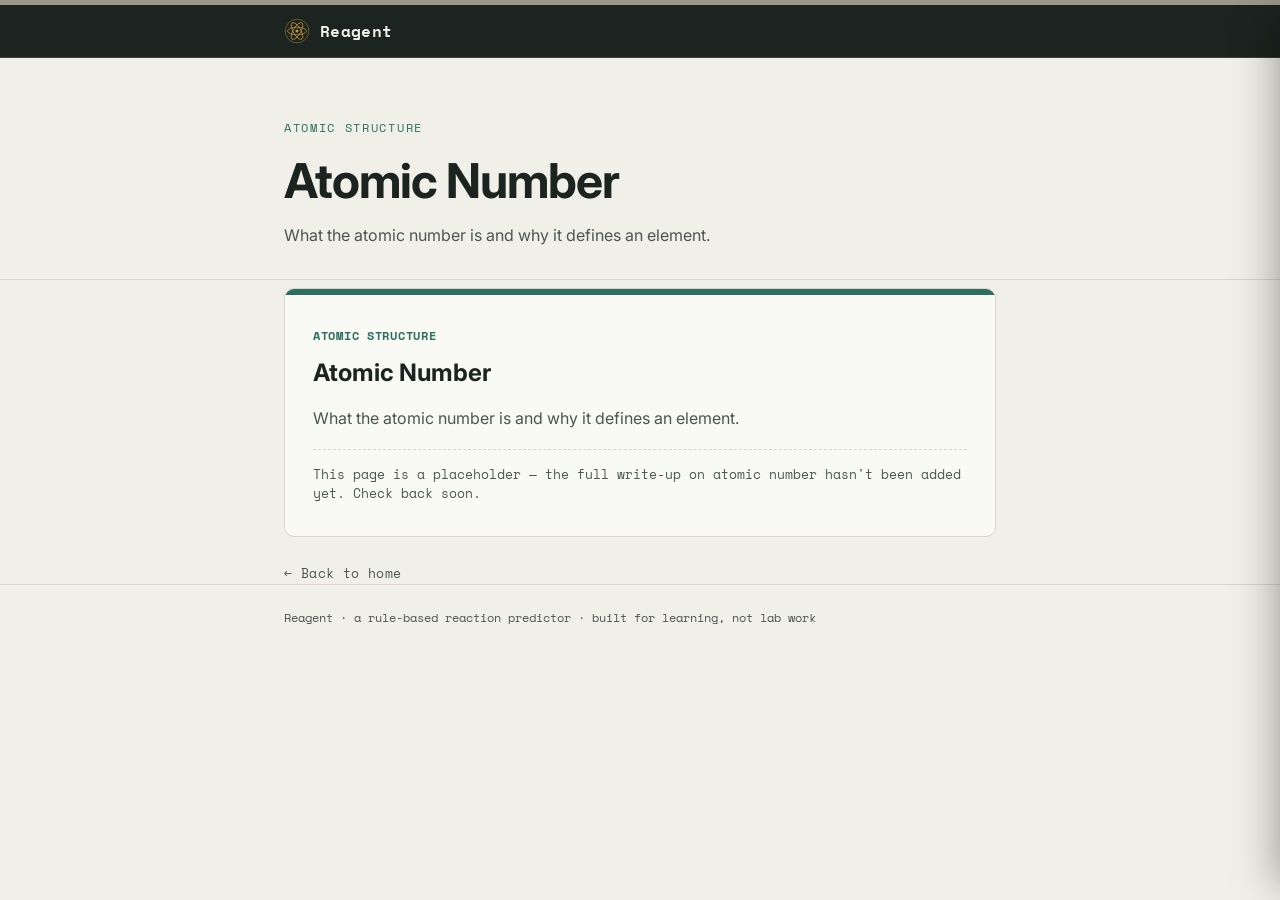
==== atomic-number.html @ 057f0cec "new upload cld" ====
<!DOCTYPE html>
<html lang="en">
<head>
<meta charset="UTF-8">
<meta name="viewport" content="width=device-width, initial-scale=1.0">
<title>Atomic Number — Reagent</title>
<meta name="description" content="What the atomic number is and why it defines an element.">
<link rel="preconnect" href="https://fonts.googleapis.com">
<link rel="preconnect" href="https://fonts.gstatic.com" crossorigin>
<link href="https://fonts.googleapis.com/css2?family=Space+Mono:wght@400;700&family=Inter:wght@400;500;600;700&display=swap" rel="stylesheet">
<link rel="stylesheet" href="styles.css">
</head>
<body>

<div class="indicator-rail" aria-hidden="true"></div>

<header class="top-nav">
  <div class="top-nav-inner">
    <a href="index.html" class="brand">
      <svg class="brand-mark" width="26" height="26" viewBox="0 0 44 44" aria-hidden="true">
        <circle cx="22" cy="22" r="20" fill="none" stroke="var(--gold)" stroke-width="1.4" opacity="0.55"/>
        <circle cx="22" cy="22" r="2.6" fill="var(--gold)"/>
        <ellipse cx="22" cy="22" rx="16" ry="6.4" fill="none" stroke="var(--gold)" stroke-width="1.3" transform="rotate(0 22 22)"/>
        <ellipse cx="22" cy="22" rx="16" ry="6.4" fill="none" stroke="var(--gold)" stroke-width="1.3" transform="rotate(60 22 22)"/>
        <ellipse cx="22" cy="22" rx="16" ry="6.4" fill="none" stroke="var(--gold)" stroke-width="1.3" transform="rotate(120 22 22)"/>
      </svg>
      <span class="brand-name">Reagent</span>
    </a>
    <button class="hamburger" id="hamburgerBtn" aria-label="Open menu" aria-expanded="false" aria-controls="siteDrawer">
      <span></span><span></span><span></span>
    </button>
  </div>
</header>

<div class="drawer-overlay" id="drawerOverlay" hidden></div>
<nav class="drawer" id="siteDrawer" aria-hidden="true">
  <div class="drawer-head">
    <span class="drawer-title">Menu</span>
    <button class="drawer-close" id="drawerCloseBtn" aria-label="Close menu">✕</button>
  </div>
  <div class="drawer-body">
    <a href="index.html" class="drawer-link">Home</a>

    <div class="drawer-section">
      <button class="drawer-section-toggle" aria-expanded="false">
        <span>Atomic Structure</span><span class="chev">⌄</span>
      </button>
      <div class="drawer-submenu-wrap"><div class="drawer-submenu">
        <a href="electronic-configuration.html">Electronic Configuration</a>
        <a href="subshell-orbital-concept.html">Subshell &amp; Orbital Concept</a>
        <a href="atomic-number.html">Atomic Number</a>
        <a href="isotope.html">Isotope</a>
        <a href="isotone.html">Isotone</a>
        <a href="isobar.html">Isobar</a>
        <a href="isomer.html">Isomer</a>
      </div></div>
    </div>

    <div class="drawer-section">
      <button class="drawer-section-toggle" aria-expanded="false">
        <span>Periodic Table</span><span class="chev">⌄</span>
      </button>
      <div class="drawer-submenu-wrap"><div class="drawer-submenu">
        <a href="doberiner-triad-law.html">D&ouml;bereiner's Triad Law</a>
        <a href="newland-octave-rule.html">Newland's Octave Rule</a>
        <a href="mendeleev-periodic-table.html">Mendeleev's Periodic Table</a>
        <a href="modern-periodic-table.html">Modern Periodic Table</a>
      </div></div>
    </div>

    <a href="contact.html" class="drawer-link">Contact</a>
  </div>
</nav>

<header class="site-header">
  <div class="wrap">
    <span class="eyebrow">Atomic Structure</span>
    <h1>Atomic Number</h1>
    <p class="lede">What the atomic number is and why it defines an element.</p>
  </div>
</header>

<main class="wrap">
  <section class="info-card">
    <div class="info-strip"></div>
    <div class="info-body">
      <span class="info-kicker">Atomic Structure</span>
      <h2>Atomic Number</h2>
      <p>What the atomic number is and why it defines an element.</p>
      <div class="info-placeholder">This page is a placeholder — the full write-up on atomic number hasn't been added yet. Check back soon.</div>
    </div>
  </section>
  <a href="index.html" class="back-link">&larr; Back to home</a>
</main>

<footer class="site-footer">
  <div class="wrap">Reagent · a rule-based reaction predictor · built for learning, not lab work</div>
</footer>

<script src="nav.js"></script>
</body>
</html>
---- styles.css ----
:root{
  --paper:#F1F0E8;
  --paper-raised:#FAFAF5;
  --ink:#1B2420;
  --ink-soft:#4A5650;
  --line:#DAD5C6;
  --red:#C1453B;
  --violet:#5B4FCF;
  --teal:#2C6E5F;
  --gold:#C6963A;
  --grey:#9A968A;
  --mono:'Space Mono', monospace;
  --sans:'Inter', -apple-system, BlinkMacSystemFont, sans-serif;
}

*{ box-sizing:border-box; }
html{ scroll-behavior:smooth; }
body{
  margin:0;
  background:var(--paper);
  color:var(--ink);
  font-family:var(--sans);
  line-height:1.5;
  -webkit-font-smoothing:antialiased;
}
.wrap{ max-width:760px; margin:0 auto; padding:0 24px; }

/* signature element: indicator rail — a thin strip whose color reflects the
   most recent reaction's classification (acid-driven / base-driven /
   displacement / neutral / none yet) */
.indicator-rail{
  height:5px;
  width:100%;
  background:linear-gradient(90deg, var(--grey), var(--grey));
  transition:background 0.5s ease;
}
@media (prefers-reduced-motion:reduce){ .indicator-rail{ transition:none; } }

/* ---------------------------------------------------------------------- */
/* Top nav bar — logo + hamburger, sits above the hero                     */
/* ---------------------------------------------------------------------- */
.top-nav{
  position:sticky;
  top:0;
  z-index:60;
  background:var(--ink);
  border-bottom:1px solid rgba(198,150,58,0.25);
}
.top-nav-inner{
  max-width:760px;
  margin:0 auto;
  padding:13px 24px;
  display:flex;
  align-items:center;
  justify-content:space-between;
}
.brand{
  display:flex;
  align-items:center;
  gap:10px;
  text-decoration:none;
  color:var(--paper);
}
.brand-mark{ flex-shrink:0; }
.brand-name{
  font-family:var(--mono);
  font-weight:700;
  font-size:16px;
  letter-spacing:0.02em;
}

.hamburger{
  width:32px;
  height:24px;
  padding:2px;
  display:flex;
  flex-direction:column;
  justify-content:space-between;
  background:none;
  border:none;
  cursor:pointer;
}
.hamburger span{
  display:block;
  height:2px;
  background:var(--paper);
  border-radius:2px;
  transition:transform 0.3s ease, opacity 0.3s ease;
}
.hamburger.open span:nth-child(1){ transform:translateY(10px) rotate(45deg); }
.hamburger.open span:nth-child(2){ opacity:0; }
.hamburger.open span:nth-child(3){ transform:translateY(-10px) rotate(-45deg); }
@media (prefers-reduced-motion:reduce){ .hamburger span{ transition:none; } }

/* ---------------------------------------------------------------------- */
/* Drawer                                                                   */
/* ---------------------------------------------------------------------- */
.drawer-overlay{
  position:fixed; inset:0;
  background:rgba(27,36,32,0.5);
  z-index:70;
  opacity:0;
  transition:opacity 0.3s ease;
}
.drawer-overlay[hidden]{ display:none !important; }
.drawer-overlay.show{ opacity:1; }

.drawer{
  position:fixed;
  top:0; right:0;
  height:100vh;
  width:min(340px, 88vw);
  background:var(--paper-raised);
  z-index:80;
  transform:translateX(100%);
  transition:transform 0.4s cubic-bezier(0.22,0.68,0.2,1);
  box-shadow:-18px 0 40px -14px rgba(0,0,0,0.35);
  display:flex;
  flex-direction:column;
  overflow-y:auto;
}
.drawer.open{ transform:translateX(0); }
@media (prefers-reduced-motion:reduce){
  .drawer{ transition:none; }
  .drawer-overlay{ transition:none; }
}

.drawer-head{
  display:flex;
  align-items:center;
  justify-content:space-between;
  padding:18px 20px;
  border-bottom:1px solid var(--line);
}
.drawer-title{
  font-family:var(--mono);
  font-size:11px;
  letter-spacing:0.18em;
  text-transform:uppercase;
  color:var(--ink-soft);
}
.drawer-close{
  background:none;
  border:none;
  cursor:pointer;
  font-size:15px;
  color:var(--ink-soft);
  width:30px; height:30px;
  border-radius:6px;
}
.drawer-close:hover{ background:var(--paper); color:var(--ink); }

.drawer-body{ padding:8px 10px 30px; }

.drawer-link{
  display:block;
  font-family:var(--sans);
  font-weight:600;
  font-size:15.5px;
  color:var(--ink);
  text-decoration:none;
  padding:13px 12px;
  border-radius:6px;
}
.drawer-link:hover{ background:var(--paper); }
.drawer-link.active{ color:var(--teal); }

.drawer-section-toggle{
  width:100%;
  display:flex;
  align-items:center;
  justify-content:space-between;
  background:none;
  border:none;
  cursor:pointer;
  font-family:var(--sans);
  font-weight:600;
  font-size:15.5px;
  color:var(--ink);
  padding:13px 12px;
  text-align:left;
  border-radius:6px;
}
.drawer-section-toggle:hover{ background:var(--paper); }
.drawer-section-toggle .chev{
  font-family:var(--mono);
  color:var(--gold);
  transition:transform 0.3s ease;
  margin-left:10px;
}
.drawer-section.open .drawer-section-toggle .chev{ transform:rotate(180deg); }

.drawer-submenu-wrap{
  display:grid;
  grid-template-rows:0fr;
  transition:grid-template-rows 0.32s ease;
}
.drawer-section.open .drawer-submenu-wrap{ grid-template-rows:1fr; }
.drawer-submenu{ overflow:hidden; min-height:0; }
.drawer-submenu a{
  display:block;
  font-family:var(--mono);
  font-size:12.5px;
  color:var(--ink-soft);
  text-decoration:none;
  padding:10px 12px 10px 24px;
  border-left:1px dashed var(--line);
  margin-left:12px;
}
.drawer-submenu a:hover{ color:var(--teal); }
.drawer-submenu a.active{ color:var(--teal); }
@media (prefers-reduced-motion:reduce){ .drawer-submenu-wrap{ transition:none; } }

.site-header{ padding:56px 0 32px; border-bottom:1px solid var(--line); }
.eyebrow{
  font-family:var(--mono);
  font-size:12px;
  letter-spacing:0.14em;
  text-transform:uppercase;
  color:var(--teal);
  display:inline-block;
  margin-bottom:18px;
}
h1{
  font-family:var(--sans);
  font-weight:700;
  font-size:clamp(32px, 5vw, 48px);
  line-height:1.08;
  letter-spacing:-0.02em;
  margin:0 0 16px;
}
.lede{
  font-size:16px;
  color:var(--ink-soft);
  max-width:52ch;
  margin:0;
}

main{ padding-bottom:64px; }

.equation-card{ padding:40px 0 12px; }
.equation-bar{
  display:flex;
  align-items:flex-end;
  gap:14px;
  flex-wrap:wrap;
  background:var(--paper-raised);
  border:1px solid var(--line);
  border-radius:10px;
  padding:20px;
}
.field{ display:flex; flex-direction:column; gap:6px; flex:1 1 160px; min-width:140px; }
.field label{
  font-family:var(--mono);
  font-size:11px;
  letter-spacing:0.08em;
  text-transform:uppercase;
  color:var(--ink-soft);
}
.field input{
  font-family:var(--mono);
  font-size:20px;
  padding:10px 12px;
  border:1px solid var(--line);
  border-radius:6px;
  background:#fff;
  color:var(--ink);
  width:100%;
}
.field input:focus{
  outline:2px solid var(--teal);
  outline-offset:1px;
  border-color:var(--teal);
}
.operator{
  font-family:var(--mono);
  font-size:24px;
  color:var(--ink-soft);
  padding-bottom:10px;
}
.predict-btn{
  font-family:var(--sans);
  font-weight:600;
  font-size:15px;
  background:var(--teal);
  color:#fff;
  border:none;
  border-radius:6px;
  padding:12px 20px;
  cursor:pointer;
  display:flex;
  align-items:center;
  gap:8px;
  transition:background 0.15s ease, transform 0.15s ease;
}
.predict-btn:hover{ background:#245a4d; }
.predict-btn:focus-visible{ outline:2px solid var(--ink); outline-offset:2px; }
.predict-btn .arrow{ transition:transform 0.15s ease; }
.predict-btn:hover .arrow{ transform:translateX(3px); }
@media (prefers-reduced-motion:reduce){ .predict-btn, .predict-btn .arrow{ transition:none; } }

.hint{ font-size:13px; color:var(--ink-soft); margin:14px 4px 0; }
.hint-fill{
  font-family:var(--mono);
  font-size:13px;
  background:none;
  border:none;
  border-bottom:1px dotted var(--ink-soft);
  color:var(--ink);
  cursor:pointer;
  padding:0;
}
.hint-fill:hover{ color:var(--teal); border-color:var(--teal); }

.result-card{
  margin-top:24px;
  border:1px solid var(--line);
  border-radius:10px;
  overflow:hidden;
  background:var(--paper-raised);
}
.result-strip{ height:6px; background:var(--grey); }
.result-body{ padding:28px 24px; }
.result-equation{
  font-family:var(--mono);
  font-size:clamp(20px, 4vw, 28px);
  line-height:1.4;
  word-break:break-word;
}
.result-equation .coef{ color:var(--ink-soft); }
.result-equation .arrow-sep{ color:var(--gold); margin:0 10px; }
.result-meta{ margin-top:16px; padding-top:16px; border-top:1px dashed var(--line); }
.result-label{
  font-family:var(--mono);
  font-size:12px;
  letter-spacing:0.06em;
  text-transform:uppercase;
  color:var(--teal);
  font-weight:700;
}
.result-note{ margin:8px 0 0; color:var(--ink-soft); font-size:14.5px; }

.section-title{
  font-family:var(--mono);
  font-size:13px;
  letter-spacing:0.08em;
  text-transform:uppercase;
  color:var(--ink-soft);
  margin:0 0 14px;
}
.picker-section{ margin-top:48px; }
.picker-groups{ display:flex; flex-direction:column; gap:14px; }
.picker-group{ display:flex; align-items:baseline; gap:10px; flex-wrap:wrap; }
.picker-group-label{ font-size:13px; color:var(--ink-soft); min-width:76px; font-weight:600; }
.chip{
  font-family:var(--mono);
  font-size:13px;
  background:#fff;
  border:1px solid var(--line);
  border-radius:20px;
  padding:6px 12px;
  cursor:pointer;
  color:var(--ink);
}
.chip:hover{ border-color:var(--teal); color:var(--teal); }

.browser-section{ margin-top:40px; }
#elementDetails summary{
  cursor:pointer;
  font-family:var(--mono);
  font-size:13px;
  letter-spacing:0.06em;
  text-transform:uppercase;
  color:var(--ink-soft);
  padding:10px 0;
  border-top:1px solid var(--line);
  border-bottom:1px solid var(--line);
}
.element-grid{
  display:grid;
  grid-template-columns:repeat(auto-fill, minmax(52px, 1fr));
  gap:6px;
  margin-top:16px;
  max-height:340px;
  overflow-y:auto;
  padding-right:4px;
}
.el-btn{
  font-family:var(--mono);
  font-size:13px;
  font-weight:700;
  aspect-ratio:1;
  border:1px solid var(--line);
  border-radius:6px;
  background:#fff;
  cursor:pointer;
  color:var(--ink);
  display:flex;
  align-items:center;
  justify-content:center;
}
.el-btn:hover{ border-color:var(--ink); }
.el-btn[data-cat="alkali"]{ background:#FBEAE8; }
.el-btn[data-cat="alkaline"]{ background:#FCEFE0; }
.el-btn[data-cat="transition"]{ background:#E8F0EE; }
.el-btn[data-cat="posttransition"]{ background:#EFF1E4; }
.el-btn[data-cat="lanthanide"]{ background:#EFEAF6; }
.el-btn[data-cat="actinide"]{ background:#F6EAF0; }
.el-btn[data-cat="metalloid"]{ background:#F4F0E2; }
.el-btn[data-cat="nonmetal"]{ background:#E7EEF2; }
.el-btn[data-cat="halogen"]{ background:#FDF1E6; }
.el-btn[data-cat="noble"]{ background:#F0F0F0; color:var(--grey); }

.periodic-section{ margin-top:40px; }
.periodic-hint{ font-size:13.5px; color:var(--ink-soft); margin:0 0 16px; }
.periodic-scroll{
  overflow-x:auto;
  padding-bottom:8px;
  -webkit-overflow-scrolling:touch;
}
.periodic-grid{
  display:grid;
  grid-template-columns:repeat(18, minmax(38px, 1fr));
  grid-auto-rows:minmax(38px, auto);
  gap:3px;
  min-width:720px;
}
.pt-cell{
  font-family:var(--mono);
  border:1px solid var(--line);
  border-radius:4px;
  background:#fff;
  cursor:pointer;
  display:flex;
  flex-direction:column;
  align-items:center;
  justify-content:center;
  padding:2px;
  line-height:1.1;
  color:var(--ink);
  min-width:0;
}
.pt-cell:hover{ outline:2px solid var(--ink); outline-offset:-2px; }
.pt-cell .pt-num{ font-size:7px; color:var(--ink-soft); align-self:flex-start; margin-left:2px; }
.pt-cell .pt-sym{ font-size:13px; font-weight:700; }
.pt-cell.pt-spacer{ background:transparent; border:none; cursor:default; }
.pt-cell.pt-spacer:hover{ outline:none; }
.pt-cell[data-cat="alkali"]{ background:#FBEAE8; }
.pt-cell[data-cat="alkaline"]{ background:#FCEFE0; }
.pt-cell[data-cat="transition"]{ background:#E8F0EE; }
.pt-cell[data-cat="posttransition"]{ background:#EFF1E4; }
.pt-cell[data-cat="lanthanide"]{ background:#EFEAF6; }
.pt-cell[data-cat="actinide"]{ background:#F6EAF0; }
.pt-cell[data-cat="metalloid"]{ background:#F4F0E2; }
.pt-cell[data-cat="nonmetal"]{ background:#E7EEF2; }
.pt-cell[data-cat="halogen"]{ background:#FDF1E6; }
.pt-cell[data-cat="noble"]{ background:#F0F0F0; color:var(--grey); }

.modal-overlay{
  position:fixed; inset:0;
  background:rgba(27,36,32,0.45);
  display:flex; align-items:center; justify-content:center;
  padding:20px;
  z-index:100;
}
.modal-overlay[hidden]{
  display:none !important;
}
.modal{
  background:#fff;
  border-radius:12px;
  max-width:480px;
  width:100%;
  max-height:86vh;
  overflow-y:auto;
  padding:28px;
  position:relative;
}
.modal-close{
  position:absolute; top:14px; right:14px;
  background:none; border:none;
  font-size:16px; cursor:pointer;
  color:var(--ink-soft);
  width:32px; height:32px;
  border-radius:6px;
}
.modal-close:hover{ background:var(--paper); }
.modal-head{ display:flex; align-items:center; gap:16px; margin-bottom:20px; }
.modal-symbol{
  font-family:var(--mono);
  font-size:36px;
  font-weight:700;
  background:var(--paper);
  border:1px solid var(--line);
  border-radius:10px;
  width:64px; height:64px;
  display:flex; align-items:center; justify-content:center;
  flex-shrink:0;
}
.modal-name{ font-size:20px; font-weight:700; }
.modal-cat{ font-size:13px; color:var(--teal); font-family:var(--mono); text-transform:uppercase; letter-spacing:0.04em; }
.modal-grid{
  display:grid;
  grid-template-columns:1fr 1fr;
  gap:12px 16px;
}
.modal-item{ border-top:1px dashed var(--line); padding-top:8px; }
.modal-item-label{ font-size:11px; text-transform:uppercase; letter-spacing:0.06em; color:var(--ink-soft); font-family:var(--mono); }
.modal-item-value{ font-size:14.5px; margin-top:3px; font-family:var(--mono); word-break:break-word; }
@media (max-width:480px){
  .modal-grid{ grid-template-columns:1fr; }
  .modal{ padding:22px; }
}

.scope-note{
  margin-top:48px;
  padding-top:24px;
  border-top:1px solid var(--line);
  font-size:14.5px;
  color:var(--ink-soft);
}
.scope-note ul{ padding-left:20px; margin:0 0 14px; }
.scope-note li{ margin-bottom:6px; }

.info-card{
  margin-top:8px;
  border:1px solid var(--line);
  border-radius:10px;
  overflow:hidden;
  background:var(--paper-raised);
}
.info-strip{ height:6px; background:var(--teal); }
.info-body{ padding:32px 28px; }
.info-kicker{
  font-family:var(--mono);
  font-size:12px;
  letter-spacing:0.06em;
  text-transform:uppercase;
  color:var(--teal);
  font-weight:700;
  display:block;
  margin-bottom:10px;
}
.info-body h2{
  font-family:var(--sans);
  font-weight:700;
  font-size:24px;
  margin:0 0 14px;
}
.info-body p{ color:var(--ink-soft); line-height:1.65; margin:0 0 12px; }
.info-placeholder{
  margin-top:18px;
  padding-top:16px;
  border-top:1px dashed var(--line);
  font-family:var(--mono);
  font-size:12.5px;
  color:var(--ink-soft);
}

.back-link{
  display:inline-block;
  margin-top:28px;
  font-family:var(--mono);
  font-size:12.5px;
  letter-spacing:0.03em;
  color:var(--ink-soft);
  text-decoration:none;
}
.back-link:hover{ color:var(--teal); }

/* Contact page form, styled like the equation-bar inputs */
.contact-form{
  display:flex;
  flex-direction:column;
  gap:20px;
}
.contact-field label{
  display:block;
  font-family:var(--mono);
  font-size:11px;
  letter-spacing:0.08em;
  text-transform:uppercase;
  color:var(--ink-soft);
  margin-bottom:6px;
}
.contact-field .req{ color:var(--red); margin-left:3px; }
.contact-field input, .contact-field textarea{
  width:100%;
  font-family:var(--sans);
  font-size:15.5px;
  padding:11px 12px;
  border:1px solid var(--line);
  border-radius:6px;
  background:#fff;
  color:var(--ink);
}
.contact-field input:focus, .contact-field textarea:focus{
  outline:2px solid var(--teal);
  outline-offset:1px;
  border-color:var(--teal);
}
.contact-field textarea{ resize:vertical; min-height:110px; }
.contact-two-col{ display:grid; grid-template-columns:1fr 1fr; gap:20px; }
@media (max-width:480px){ .contact-two-col{ grid-template-columns:1fr; } }
.contact-submit-row{
  display:flex;
  align-items:center;
  justify-content:space-between;
  margin-top:4px;
  padding-top:20px;
  border-top:1px dashed var(--line);
  flex-wrap:wrap;
  gap:12px;
}
.contact-sig{ font-family:var(--mono); font-size:13px; color:var(--ink-soft); font-style:italic; }
.contact-status{
  margin-top:4px;
  font-family:var(--mono);
  font-size:12.5px;
  min-height:18px;
}
.contact-status.ok{ color:var(--teal); }
.contact-status.err{ color:var(--red); }
.hp{ position:absolute; left:-9999px; opacity:0; height:0; }

.site-footer{
  border-top:1px solid var(--line);
  padding:24px 0 48px;
  font-family:var(--mono);
  font-size:12px;
  color:var(--ink-soft);
}

@media (max-width:520px){
  .equation-bar{ flex-direction:column; align-items:stretch; }
  .operator{ align-self:center; padding:0; }
  .predict-btn{ justify-content:center; }
}
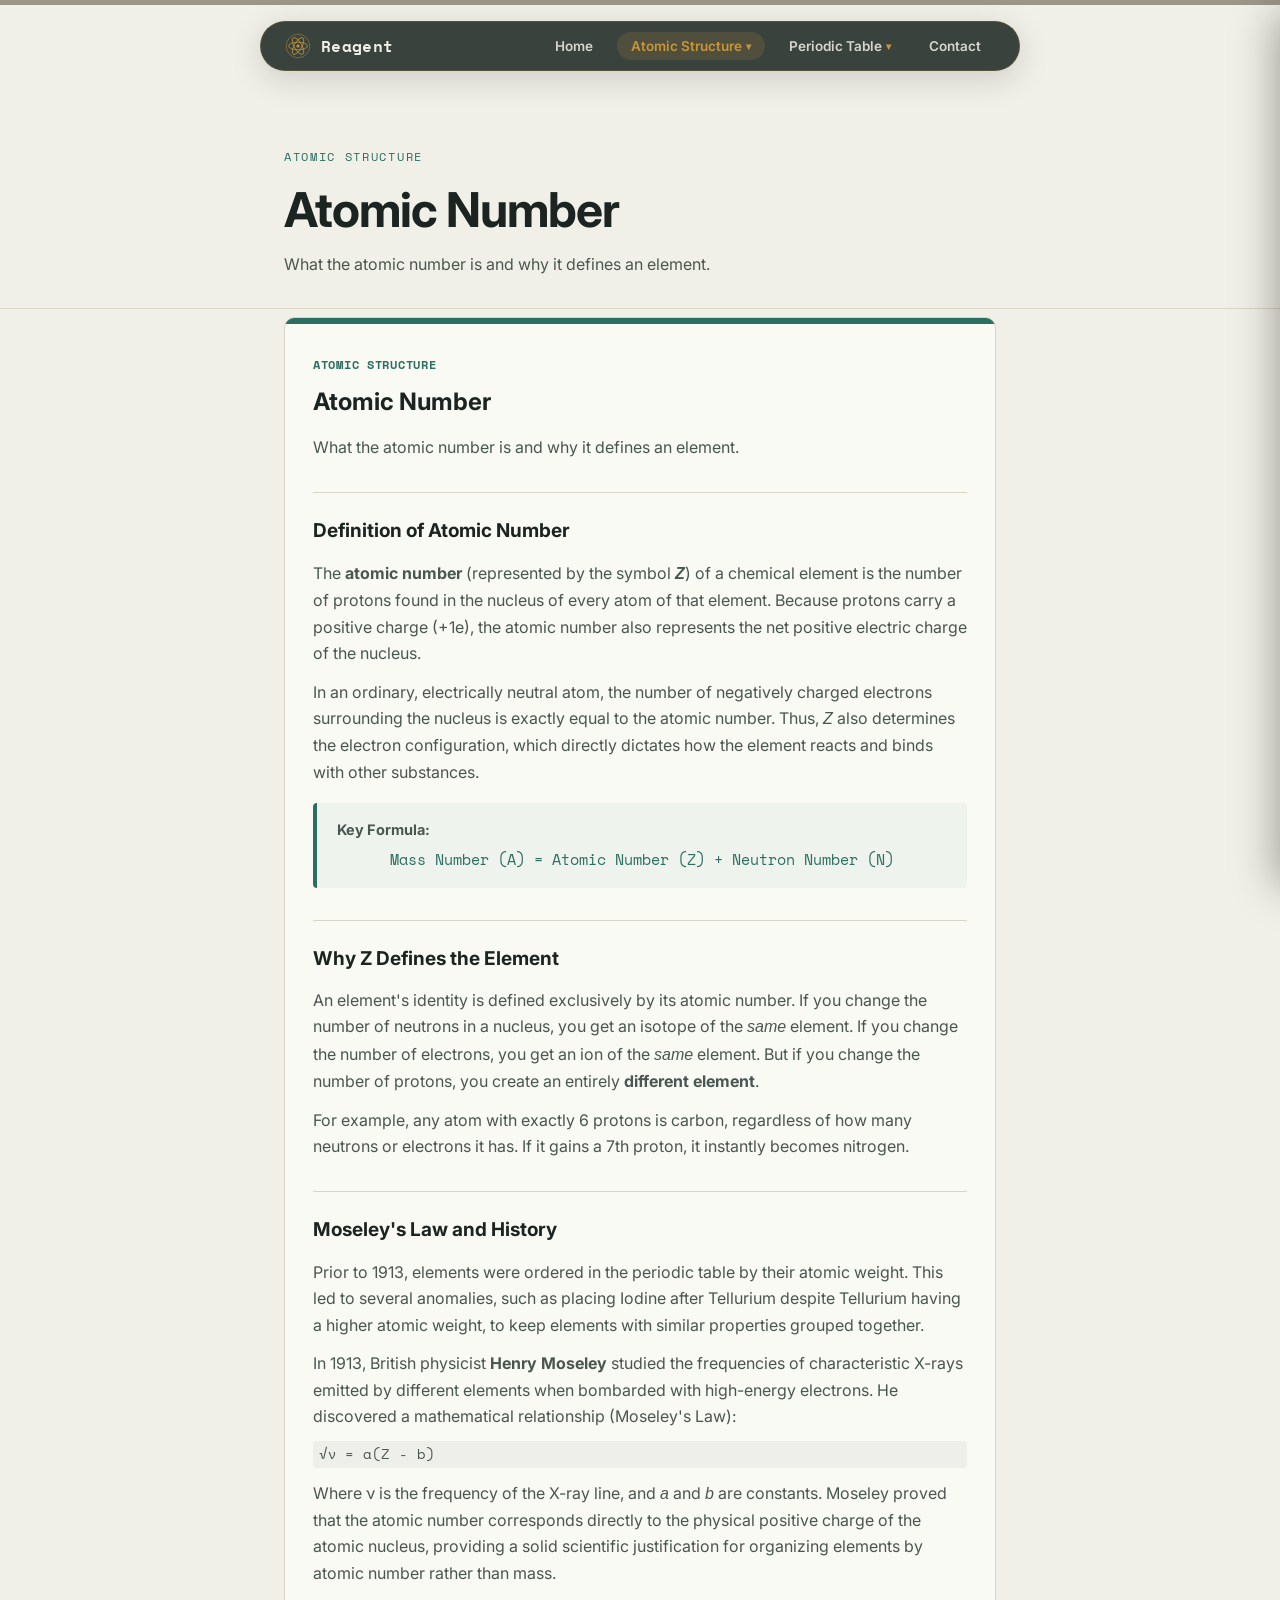
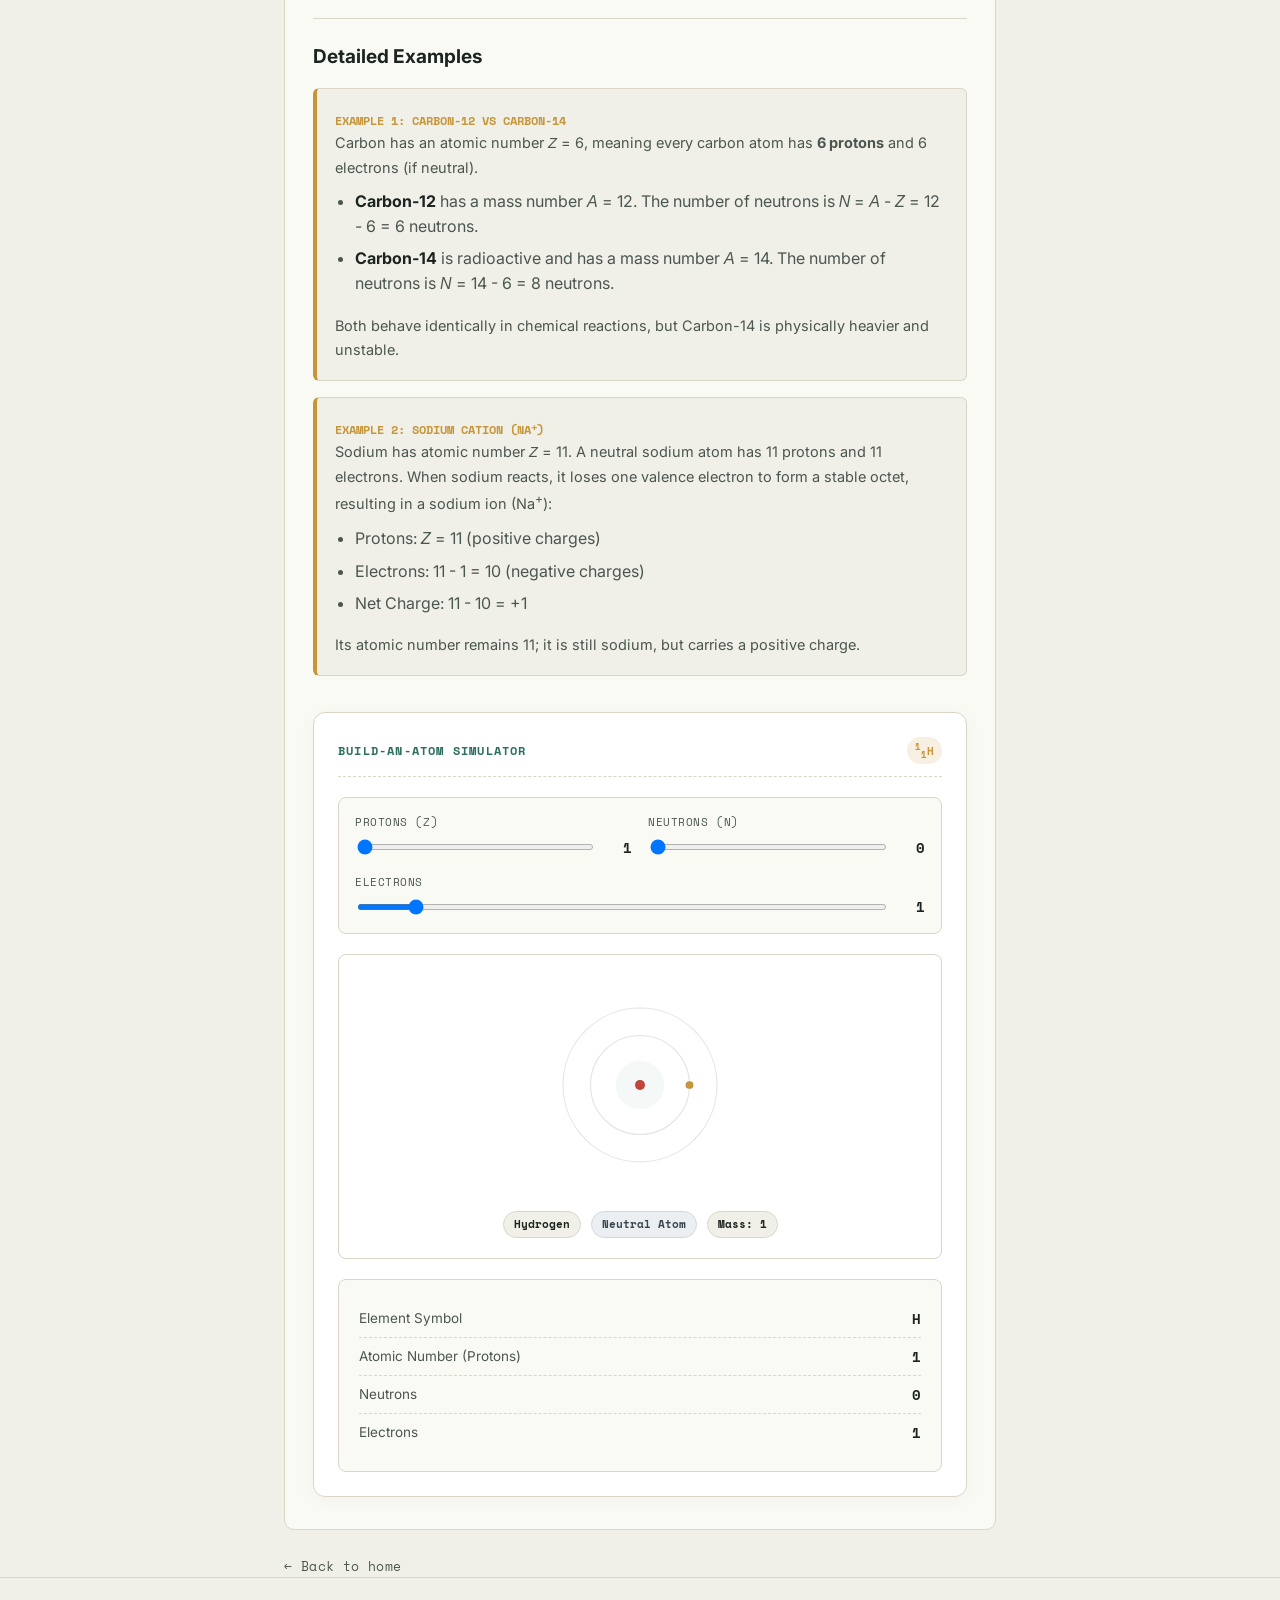
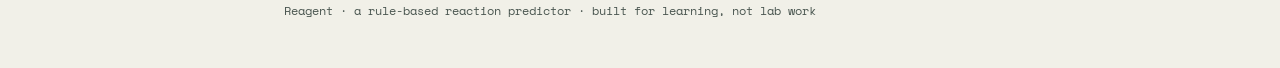
==== commit 6c1f847e: "latest update antigravity" ====
--- a/atomic-number.html
+++ b/atomic-number.html
@@ -86,13 +86,279 @@
     <div class="info-body">
       <span class="info-kicker">Atomic Structure</span>
       <h2>Atomic Number</h2>
-      <p>What the atomic number is and why it defines an element.</p>
-      <div class="info-placeholder">This page is a placeholder — the full write-up on atomic number hasn't been added yet. Check back soon.</div>
+      <p class="lede">What the atomic number is and why it defines an element.</p>
+
+      <div class="concept-section">
+        <h3>Definition of Atomic Number</h3>
+        <p>The <strong>atomic number</strong> (represented by the symbol <strong><i>Z</i></strong>) of a chemical element is the number of protons found in the nucleus of every atom of that element. Because protons carry a positive charge (+1e), the atomic number also represents the net positive electric charge of the nucleus.</p>
+        <p>In an ordinary, electrically neutral atom, the number of negatively charged electrons surrounding the nucleus is exactly equal to the atomic number. Thus, <i>Z</i> also determines the electron configuration, which directly dictates how the element reacts and binds with other substances.</p>
+        
+        <div class="theory-block">
+          <strong>Key Formula:</strong>
+          <p style="margin: 6px 0 0; font-family: var(--mono); font-size: 15px; text-align: center; color: var(--teal)">
+            Mass Number (A) = Atomic Number (Z) + Neutron Number (N)
+          </p>
+        </div>
+      </div>
+
+      <div class="concept-section">
+        <h3>Why Z Defines the Element</h3>
+        <p>An element's identity is defined exclusively by its atomic number. If you change the number of neutrons in a nucleus, you get an isotope of the <em>same</em> element. If you change the number of electrons, you get an ion of the <em>same</em> element. But if you change the number of protons, you create an entirely <strong>different element</strong>.</p>
+        <p>For example, any atom with exactly 6 protons is carbon, regardless of how many neutrons or electrons it has. If it gains a 7th proton, it instantly becomes nitrogen.</p>
+      </div>
+
+      <div class="concept-section">
+        <h3>Moseley's Law and History</h3>
+        <p>Prior to 1913, elements were ordered in the periodic table by their atomic weight. This led to several anomalies, such as placing Iodine after Tellurium despite Tellurium having a higher atomic weight, to keep elements with similar properties grouped together.</p>
+        <p>In 1913, British physicist <strong>Henry Moseley</strong> studied the frequencies of characteristic X-rays emitted by different elements when bombarded with high-energy electrons. He discovered a mathematical relationship (Moseley's Law):</p>
+        <p class="formula">√ν = a(Z - b)</p>
+        <p>Where ν is the frequency of the X-ray line, and <i>a</i> and <i>b</i> are constants. Moseley proved that the atomic number corresponds directly to the physical positive charge of the atomic nucleus, providing a solid scientific justification for organizing elements by atomic number rather than mass.</p>
+      </div>
+
+      <div class="concept-section">
+        <h3>Detailed Examples</h3>
+        
+        <div class="example-card">
+          <span class="example-card-title">Example 1: Carbon-12 vs Carbon-14</span>
+          <p>Carbon has an atomic number <i>Z</i> = 6, meaning every carbon atom has <strong>6 protons</strong> and 6 electrons (if neutral).</p>
+          <ul class="concept-list">
+            <li><strong>Carbon-12</strong> has a mass number <i>A</i> = 12. The number of neutrons is <i>N</i> = <i>A</i> - <i>Z</i> = 12 - 6 = 6 neutrons.</li>
+            <li><strong>Carbon-14</strong> is radioactive and has a mass number <i>A</i> = 14. The number of neutrons is <i>N</i> = 14 - 6 = 8 neutrons.</li>
+          </ul>
+          <p>Both behave identically in chemical reactions, but Carbon-14 is physically heavier and unstable.</p>
+        </div>
+
+        <div class="example-card">
+          <span class="example-card-title">Example 2: Sodium Cation (Na⁺)</span>
+          <p>Sodium has atomic number <i>Z</i> = 11. A neutral sodium atom has 11 protons and 11 electrons. When sodium reacts, it loses one valence electron to form a stable octet, resulting in a sodium ion (Na<sup>+</sup>):</p>
+          <ul class="concept-list">
+            <li>Protons: <i>Z</i> = 11 (positive charges)</li>
+            <li>Electrons: 11 - 1 = 10 (negative charges)</li>
+            <li>Net Charge: 11 - 10 = +1</li>
+          </ul>
+          <p>Its atomic number remains 11; it is still sodium, but carries a positive charge.</p>
+        </div>
+      </div>
+
+      <div class="science-widget" id="atomWidget">
+        <div class="widget-header">
+          <h4 class="widget-title">Build-an-Atom Simulator</h4>
+          <span class="widget-badge" id="isotopeSym">¹H</span>
+        </div>
+        <div class="widget-body">
+          <div class="widget-controls">
+            <div class="widget-field">
+              <label for="slideProtons">Protons (Z)</label>
+              <div class="widget-slider-row">
+                <input type="range" id="slideProtons" min="1" max="10" value="1" class="widget-slider">
+                <span id="valProtons" class="widget-slider-val">1</span>
+              </div>
+            </div>
+            <div class="widget-field">
+              <label for="slideNeutrons">Neutrons (N)</label>
+              <div class="widget-slider-row">
+                <input type="range" id="slideNeutrons" min="0" max="12" value="0" class="widget-slider">
+                <span id="valNeutrons" class="widget-slider-val">0</span>
+              </div>
+            </div>
+            <div class="widget-field">
+              <label for="slideElectrons">Electrons</label>
+              <div class="widget-slider-row">
+                <input type="range" id="slideElectrons" min="0" max="10" value="1" class="widget-slider">
+                <span id="valElectrons" class="widget-slider-val">1</span>
+              </div>
+            </div>
+          </div>
+
+          <div class="atom-visualizer-container">
+            <div class="atom-svg-wrap">
+              <svg id="atomSvg" viewBox="0 0 200 200" width="100%" height="100%">
+                <!-- Shell 2 -->
+                <circle cx="100" cy="100" r="70" fill="none" stroke="rgba(27,36,32,0.12)" stroke-width="1"/>
+                <!-- Shell 1 -->
+                <circle cx="100" cy="100" r="45" fill="none" stroke="rgba(27,36,32,0.12)" stroke-width="1"/>
+                
+                <!-- Nucleus Glow -->
+                <circle cx="100" cy="100" r="22" fill="rgba(44, 110, 95, 0.05)"/>
+                
+                <!-- Dynamic group for nucleons and electrons -->
+                <g id="nucleonsGroup"></g>
+                <g id="electronsGroup"></g>
+              </svg>
+            </div>
+
+            <div class="atom-stats-banner">
+              <span class="atom-stat-pill" id="statElement">Hydrogen</span>
+              <span class="atom-stat-pill" id="statCharge">Neutral Atom</span>
+              <span class="atom-stat-pill" id="statMass">Mass: 1</span>
+            </div>
+          </div>
+
+          <div class="widget-output-panel">
+            <div class="widget-row">
+              <span class="widget-row-label">Element Symbol</span>
+              <span class="widget-row-val" id="outSymbol">H</span>
+            </div>
+            <div class="widget-row">
+              <span class="widget-row-label">Atomic Number (Protons)</span>
+              <span class="widget-row-val" id="outZ">1</span>
+            </div>
+            <div class="widget-row">
+              <span class="widget-row-label">Neutrons</span>
+              <span class="widget-row-val" id="outN">0</span>
+            </div>
+            <div class="widget-row" style="border-bottom:none">
+              <span class="widget-row-label">Electrons</span>
+              <span class="widget-row-val" id="outE">1</span>
+            </div>
+          </div>
+        </div>
+      </div>
+
     </div>
   </section>
   <a href="index.html" class="back-link">&larr; Back to home</a>
 </main>
 
+<script>
+  document.addEventListener("DOMContentLoaded", () => {
+    const pSlider = document.getElementById("slideProtons");
+    const nSlider = document.getElementById("slideNeutrons");
+    const eSlider = document.getElementById("slideElectrons");
+
+    const pVal = document.getElementById("valProtons");
+    const nVal = document.getElementById("valNeutrons");
+    const eVal = document.getElementById("valElectrons");
+
+    const elements = [
+      { z: 1, sym: "H", name: "Hydrogen" },
+      { z: 2, sym: "He", name: "Helium" },
+      { z: 3, sym: "Li", name: "Lithium" },
+      { z: 4, sym: "Be", name: "Beryllium" },
+      { z: 5, sym: "B", name: "Boron" },
+      { z: 6, sym: "C", name: "Carbon" },
+      { z: 7, sym: "N", name: "Nitrogen" },
+      { z: 8, sym: "O", name: "Oxygen" },
+      { z: 9, sym: "F", name: "Fluorine" },
+      { z: 10, sym: "Ne", name: "Neon" }
+    ];
+
+    function updateAtom() {
+      const p = parseInt(pSlider.value);
+      const n = parseInt(nSlider.value);
+      const e = parseInt(slideElectrons.value);
+
+      pVal.textContent = p;
+      nVal.textContent = n;
+      eVal.textContent = e;
+
+      const el = elements[p - 1];
+      const mass = p + n;
+      const charge = p - e;
+
+      // Update Labels
+      document.getElementById("outSymbol").textContent = el.sym;
+      document.getElementById("outZ").textContent = p;
+      document.getElementById("outN").textContent = n;
+      document.getElementById("outE").textContent = e;
+      document.getElementById("statMass").textContent = "Mass: " + mass;
+      document.getElementById("statElement").textContent = el.name;
+
+      const chargePill = document.getElementById("statCharge");
+      if (charge === 0) {
+        chargePill.textContent = "Neutral Atom";
+        chargePill.className = "atom-stat-pill neutral";
+      } else if (charge > 0) {
+        chargePill.textContent = "Positive Ion (+" + charge + ")";
+        chargePill.className = "atom-stat-pill positive";
+      } else {
+        chargePill.textContent = "Negative Ion (" + charge + ")";
+        chargePill.className = "atom-stat-pill negative";
+      }
+
+      const chargeSup = charge === 0 ? "" : (charge > 0 ? "+" + (charge === 1 ? "" : charge) : charge);
+      document.getElementById("isotopeSym").innerHTML = `<sup>${mass}</sup><sub>${p}</sub>${el.sym}<sup>${chargeSup}</sup>`;
+
+      // Render Nucleus
+      const nucleonsGrp = document.getElementById("nucleonsGroup");
+      nucleonsGrp.innerHTML = "";
+
+      // Distribute nucleons randomly but clumped in center
+      const particles = [];
+      for (let i = 0; i < p; i++) particles.push({ type: "proton", color: "var(--red)" });
+      for (let i = 0; i < n; i++) particles.push({ type: "neutron", color: "var(--grey)" });
+
+      // Deterministic seed placement
+      particles.forEach((part, index) => {
+        const angle = (index * 2.3999) * (180 / Math.PI); // golden ratio spiral
+        const dist = Math.min(15, Math.sqrt(index) * 4);
+        const x = 100 + dist * Math.cos(angle);
+        const y = 100 + dist * Math.sin(angle);
+
+        const circle = document.createElementNS("http://www.w3.org/2000/svg", "circle");
+        circle.setAttribute("cx", String(x));
+        circle.setAttribute("cy", String(y));
+        circle.setAttribute("r", "4.5");
+        circle.setAttribute("fill", part.color);
+        circle.setAttribute("stroke", "rgba(0,0,0,0.15)");
+        circle.setAttribute("stroke-width", "0.5");
+        
+        const title = document.createElementNS("http://www.w3.org/2000/svg", "title");
+        title.textContent = part.type;
+        circle.appendChild(title);
+        
+        nucleonsGrp.appendChild(circle);
+      });
+
+      // Render Electrons
+      const electronsGrp = document.getElementById("electronsGroup");
+      electronsGrp.innerHTML = "";
+
+      const shell1Count = Math.min(e, 2);
+      const shell2Count = Math.max(0, e - 2);
+
+      // Shell 1 (radius 45)
+      for (let i = 0; i < shell1Count; i++) {
+        const angle = (i * (360 / shell1Count)) * (Math.PI / 180);
+        const x = 100 + 45 * Math.cos(angle);
+        const y = 100 + 45 * Math.sin(angle);
+
+        const circle = document.createElementNS("http://www.w3.org/2000/svg", "circle");
+        circle.setAttribute("cx", String(x));
+        circle.setAttribute("cy", String(y));
+        circle.setAttribute("r", "3.5");
+        circle.setAttribute("fill", "var(--gold)");
+        circle.setAttribute("stroke", "rgba(0,0,0,0.1)");
+        circle.setAttribute("stroke-width", "0.5");
+        electronsGrp.appendChild(circle);
+      }
+
+      // Shell 2 (radius 70)
+      for (let i = 0; i < shell2Count; i++) {
+        const angle = (i * (360 / shell2Count)) * (Math.PI / 180);
+        const x = 100 + 70 * Math.cos(angle);
+        const y = 100 + 70 * Math.sin(angle);
+
+        const circle = document.createElementNS("http://www.w3.org/2000/svg", "circle");
+        circle.setAttribute("cx", String(x));
+        circle.setAttribute("cy", String(y));
+        circle.setAttribute("r", "3.5");
+        circle.setAttribute("fill", "var(--gold)");
+        circle.setAttribute("stroke", "rgba(0,0,0,0.1)");
+        circle.setAttribute("stroke-width", "0.5");
+        electronsGrp.appendChild(circle);
+      }
+    }
+
+    pSlider.addEventListener("input", updateAtom);
+    nSlider.addEventListener("input", updateAtom);
+    eSlider.addEventListener("input", updateAtom);
+
+    // Initial setup
+    updateAtom();
+  });
+</script>
+
 <footer class="site-footer">
   <div class="wrap">Reagent · a rule-based reaction predictor · built for learning, not lab work</div>
 </footer>
--- a/styles.css
+++ b/styles.css
@@ -41,15 +41,22 @@
 /* ---------------------------------------------------------------------- */
 .top-nav{
   position:sticky;
-  top:0;
-  z-index:60;
-  background:var(--ink);
-  border-bottom:1px solid rgba(198,150,58,0.25);
+  top:16px;
+  max-width:760px;
+  width:calc(100% - 32px);
+  margin:16px auto;
+  z-index:1000;
+  background:rgba(27, 36, 32, 0.85);
+  backdrop-filter:blur(12px);
+  -webkit-backdrop-filter:blur(12px);
+  border:1px solid rgba(198, 150, 58, 0.2);
+  border-radius:50px;
+  box-shadow:0 8px 32px 0 rgba(0, 0, 0, 0.15);
+  transition:all 0.3s ease;
 }
 .top-nav-inner{
-  max-width:760px;
-  margin:0 auto;
-  padding:13px 24px;
+  max-width:100%;
+  padding:8px 24px;
   display:flex;
   align-items:center;
   justify-content:space-between;
@@ -80,6 +87,7 @@
   border:none;
   cursor:pointer;
 }
+
 .hamburger span{
   display:block;
   height:2px;
@@ -91,6 +99,104 @@
 .hamburger.open span:nth-child(2){ opacity:0; }
 .hamburger.open span:nth-child(3){ transform:translateY(-10px) rotate(-45deg); }
 @media (prefers-reduced-motion:reduce){ .hamburger span{ transition:none; } }
+
+/* Desktop Navigation inside Capsule Header */
+.desktop-nav-links {
+  display:none;
+}
+
+@media (min-width: 769px) {
+  .hamburger {
+    display:none !important;
+  }
+  .desktop-nav-links {
+    display:flex;
+    align-items:center;
+    gap:10px;
+  }
+  .nav-item-link, .nav-dropdown-toggle {
+    font-family:var(--sans);
+    font-size:13.5px;
+    font-weight:600;
+    color:rgba(241, 240, 232, 0.85);
+    text-decoration:none;
+    background:none;
+    border:none;
+    cursor:pointer;
+    padding:6px 14px;
+    border-radius:20px;
+    transition:all 0.2s ease;
+    display:flex;
+    align-items:center;
+    gap:4px;
+  }
+  .nav-item-link:hover, .nav-dropdown-toggle:hover {
+    background:rgba(255, 255, 255, 0.08);
+    color:#fff;
+  }
+  .nav-item-link.active, .nav-dropdown-toggle.active {
+    color:var(--gold);
+    background:rgba(198, 150, 58, 0.15);
+  }
+  .nav-item-dropdown {
+    position:relative;
+  }
+  .nav-item-dropdown:hover .nav-dropdown-menu {
+    opacity:1;
+    visibility:visible;
+    transform:translateX(-50%) translateY(0);
+  }
+  .nav-item-dropdown:hover .nav-dropdown-toggle .chev {
+    transform:rotate(180deg);
+  }
+  .nav-dropdown-toggle .chev {
+    font-family:var(--mono);
+    font-size:10px;
+    color:var(--gold);
+    transition:transform 0.2s ease;
+    display:inline-block;
+  }
+  .nav-dropdown-menu {
+    position:absolute;
+    top:100%;
+    left:50%;
+    transform:translateX(-50%) translateY(10px);
+    background:rgba(27, 36, 32, 0.95);
+    backdrop-filter:blur(10px);
+    border:1px solid rgba(198, 150, 58, 0.25);
+    border-radius:10px;
+    padding:6px;
+    width:220px;
+    display:flex;
+    flex-direction:column;
+    gap:2px;
+    box-shadow:0 10px 25px rgba(0, 0, 0, 0.25);
+    opacity:0;
+    visibility:hidden;
+    transition:all 0.2s ease;
+    z-index:1100;
+  }
+  .nav-dropdown-menu a {
+    font-family:var(--mono);
+    font-size:12px;
+    color:rgba(241, 240, 232, 0.75);
+    text-decoration:none;
+    padding:8px 12px;
+    border-radius:6px;
+    transition:all 0.15s ease;
+  }
+  .nav-dropdown-menu a:hover {
+    background:rgba(198, 150, 58, 0.15);
+    color:var(--gold);
+    padding-left:16px;
+  }
+  .nav-dropdown-menu a.active {
+    background:rgba(198, 150, 58, 0.2);
+    color:var(--gold);
+  }
+}
+
+.site-header{ padding:96px 0 32px; border-bottom:1px solid var(--line); }
 
 /* ---------------------------------------------------------------------- */
 /* Drawer                                                                   */
@@ -636,3 +742,662 @@
   .operator{ align-self:center; padding:0; }
   .predict-btn{ justify-content:center; }
 }
+
+/* ---------------------------------------------------------------------- */
+/* Premium Upgrades for Science Concept Pages & Interactive Widgets       */
+/* ---------------------------------------------------------------------- */
+
+/* Structure & Typography */
+.concept-section {
+  margin-top: 32px;
+  padding-top: 24px;
+  border-top: 1px solid var(--line);
+}
+.concept-section h3 {
+  font-family: var(--sans);
+  font-size: 19px;
+  font-weight: 700;
+  color: var(--ink);
+  margin: 0 0 14px;
+}
+.concept-section h4 {
+  font-family: var(--mono);
+  font-size: 13.5px;
+  font-weight: 700;
+  text-transform: uppercase;
+  letter-spacing: 0.05em;
+  color: var(--teal);
+  margin: 22px 0 10px;
+}
+
+/* Styled lists and details */
+.concept-list {
+  padding-left: 20px;
+  margin: 0 0 18px;
+}
+.concept-list li {
+  margin-bottom: 8px;
+  color: var(--ink-soft);
+}
+.concept-list strong {
+  color: var(--ink);
+}
+
+/* Example & Theory Cards */
+.theory-block {
+  background: rgba(44, 110, 95, 0.05);
+  border-left: 4px solid var(--teal);
+  border-radius: 4px;
+  padding: 16px 20px;
+  margin: 18px 0;
+  font-size: 14.5px;
+  color: var(--ink-soft);
+}
+.example-card {
+  background: var(--paper);
+  border: 1px solid var(--line);
+  border-left: 4px solid var(--gold);
+  border-radius: 6px;
+  padding: 18px;
+  margin: 16px 0;
+}
+.example-card-title {
+  font-family: var(--mono);
+  font-size: 12px;
+  font-weight: 700;
+  text-transform: uppercase;
+  color: var(--gold);
+  margin-bottom: 8px;
+}
+.example-card p {
+  margin: 0 0 10px;
+  font-size: 14.5px;
+}
+.example-card p:last-child {
+  margin-bottom: 0;
+}
+.formula {
+  font-family: var(--mono);
+  background: rgba(27, 36, 32, 0.05);
+  padding: 2px 6px;
+  border-radius: 4px;
+  font-size: 13.5px;
+  color: var(--ink);
+}
+
+/* Widget General Styles */
+.science-widget {
+  margin-top: 36px;
+  background: #fff;
+  border: 1px solid var(--line);
+  border-radius: 12px;
+  padding: 24px;
+  box-shadow: 0 4px 20px rgba(0, 0, 0, 0.03);
+}
+.widget-header {
+  display: flex;
+  justify-content: space-between;
+  align-items: center;
+  border-bottom: 1px dashed var(--line);
+  padding-bottom: 12px;
+  margin-bottom: 20px;
+}
+.widget-title {
+  font-family: var(--mono);
+  font-size: 12px;
+  letter-spacing: 0.1em;
+  text-transform: uppercase;
+  color: var(--teal);
+  font-weight: 700;
+  margin: 0;
+}
+.widget-badge {
+  font-family: var(--mono);
+  font-size: 11px;
+  background: rgba(198, 150, 58, 0.15);
+  color: var(--gold);
+  padding: 3px 8px;
+  border-radius: 20px;
+  font-weight: 700;
+}
+.widget-body {
+  display: flex;
+  flex-direction: column;
+  gap: 20px;
+}
+.widget-controls {
+  display: flex;
+  flex-wrap: wrap;
+  gap: 16px;
+  background: var(--paper-raised);
+  border: 1px solid var(--line);
+  padding: 16px;
+  border-radius: 8px;
+}
+.widget-field {
+  display: flex;
+  flex-direction: column;
+  gap: 6px;
+  flex: 1 1 200px;
+}
+.widget-field label {
+  font-family: var(--mono);
+  font-size: 11px;
+  text-transform: uppercase;
+  color: var(--ink-soft);
+  letter-spacing: 0.05em;
+}
+.widget-select, .widget-input-text {
+  font-family: var(--mono);
+  font-size: 14.5px;
+  padding: 8px 12px;
+  border: 1px solid var(--line);
+  border-radius: 6px;
+  background: #fff;
+  color: var(--ink);
+  cursor: pointer;
+}
+.widget-select:focus, .widget-input-text:focus {
+  outline: 2px solid var(--teal);
+  border-color: var(--teal);
+}
+.widget-btn {
+  font-family: var(--sans);
+  font-weight: 600;
+  font-size: 14px;
+  background: var(--teal);
+  color: #fff;
+  border: none;
+  border-radius: 6px;
+  padding: 10px 18px;
+  cursor: pointer;
+  transition: all 0.2s ease;
+}
+.widget-btn:hover {
+  background: #245a4d;
+}
+.widget-btn-secondary {
+  font-family: var(--sans);
+  font-weight: 600;
+  font-size: 14px;
+  background: none;
+  border: 1px solid var(--line);
+  color: var(--ink-soft);
+  border-radius: 6px;
+  padding: 10px 18px;
+  cursor: pointer;
+  transition: all 0.2s ease;
+}
+.widget-btn-secondary:hover {
+  background: var(--paper);
+  color: var(--ink);
+}
+
+.widget-slider-row {
+  display: flex;
+  align-items: center;
+  gap: 12px;
+}
+.widget-slider {
+  flex-grow: 1;
+  height: 6px;
+  background: var(--line);
+  border-radius: 3px;
+  outline: none;
+  cursor: pointer;
+}
+.widget-slider-val {
+  font-family: var(--mono);
+  font-size: 14px;
+  font-weight: 700;
+  min-width: 24px;
+  text-align: right;
+}
+
+/* Widget Output Displays */
+.widget-output-panel {
+  background: var(--paper-raised);
+  border: 1px solid var(--line);
+  border-radius: 8px;
+  padding: 20px;
+}
+.widget-row {
+  display: flex;
+  justify-content: space-between;
+  padding: 8px 0;
+  border-bottom: 1px dashed var(--line);
+}
+.widget-row:last-child {
+  border-bottom: none;
+}
+.widget-row-label {
+  font-size: 13.5px;
+  color: var(--ink-soft);
+}
+.widget-row-val {
+  font-family: var(--mono);
+  font-size: 14px;
+  font-weight: 700;
+  color: var(--ink);
+}
+
+/* Specific Interactive Widgets styling */
+
+/* Orbital Configurations (s, p, d, f subshells diagram) */
+.orbital-visualizer {
+  display: flex;
+  flex-wrap: wrap;
+  gap: 16px;
+  justify-content: center;
+  margin-top: 10px;
+}
+.orbital-subshell-card {
+  border: 1px solid var(--line);
+  border-radius: 8px;
+  background: #fff;
+  padding: 12px;
+  text-align: center;
+  min-width: 100px;
+  box-shadow: 0 2px 8px rgba(0,0,0,0.02);
+}
+.orbital-card-label {
+  font-family: var(--mono);
+  font-size: 11px;
+  color: var(--ink-soft);
+  margin-bottom: 8px;
+  text-transform: uppercase;
+}
+.orbital-boxes {
+  display: flex;
+  justify-content: center;
+  gap: 4px;
+}
+.orbital-box {
+  width: 32px;
+  height: 32px;
+  border: 1px solid var(--ink);
+  background: var(--paper-raised);
+  display: flex;
+  align-items: center;
+  justify-content: center;
+  font-family: var(--mono);
+  font-size: 14px;
+  position: relative;
+  border-radius: 4px;
+}
+.orbital-box.active {
+  background: rgba(44, 110, 95, 0.1);
+  border-color: var(--teal);
+}
+.orbital-spin {
+  font-size: 16px;
+  font-weight: bold;
+  line-height: 1;
+}
+.spin-up {
+  color: var(--teal);
+}
+.spin-down {
+  color: var(--red);
+}
+
+/* Quantum shapes gallery */
+.shape-gallery-grid {
+  display: grid;
+  grid-template-columns: repeat(auto-fit, minmax(130px, 1fr));
+  gap: 12px;
+}
+.shape-gallery-card {
+  border: 1px solid var(--line);
+  border-radius: 8px;
+  padding: 12px;
+  text-align: center;
+  background: #fff;
+  cursor: pointer;
+  transition: all 0.2s ease;
+}
+.shape-gallery-card:hover {
+  border-color: var(--teal);
+  box-shadow: 0 4px 12px rgba(44, 110, 95, 0.08);
+}
+.shape-gallery-card.active {
+  border-color: var(--teal);
+  background: rgba(44, 110, 95, 0.04);
+}
+.shape-svg-wrap {
+  height: 80px;
+  display: flex;
+  align-items: center;
+  justify-content: center;
+  margin-bottom: 8px;
+}
+
+/* Atom Graphic for Build-an-Atom */
+.atom-visualizer-container {
+  display: flex;
+  flex-direction: column;
+  align-items: center;
+  gap: 16px;
+  padding: 20px;
+  background: #fff;
+  border: 1px solid var(--line);
+  border-radius: 8px;
+}
+.atom-svg-wrap {
+  width: 220px;
+  height: 220px;
+  position: relative;
+}
+.atom-stats-banner {
+  display: flex;
+  gap: 10px;
+  flex-wrap: wrap;
+  justify-content: center;
+}
+.atom-stat-pill {
+  font-family: var(--mono);
+  font-size: 11px;
+  font-weight: 700;
+  padding: 4px 10px;
+  border-radius: 20px;
+  background: var(--paper);
+  border: 1px solid var(--line);
+}
+.atom-stat-pill.positive { background: #E8F5E9; border-color: #A5D6A7; color: #2E7D32; }
+.atom-stat-pill.negative { background: #FFEBEE; border-color: #EF9A9A; color: #C62828; }
+.atom-stat-pill.neutral { background: #ECEFF1; border-color: #CFD8DC; color: #37474F; }
+
+/* Isobar Weight Scale */
+.scale-container {
+  position: relative;
+  height: 140px;
+  border: 1px solid var(--line);
+  border-radius: 8px;
+  background: #fff;
+  overflow: hidden;
+  margin: 10px 0;
+}
+.scale-beam {
+  position: absolute;
+  top: 60px;
+  left: 20px;
+  right: 20px;
+  height: 6px;
+  background: var(--ink);
+  transform-origin: center center;
+  transition: transform 0.8s cubic-bezier(0.25, 0.46, 0.45, 0.94);
+}
+.scale-fulcrum {
+  position: absolute;
+  top: 66px;
+  left: 50%;
+  transform: translateX(-50%);
+  width: 0;
+  height: 0;
+  border-left: 14px solid transparent;
+  border-right: 14px solid transparent;
+  border-bottom: 24px solid var(--ink-soft);
+}
+.scale-pan {
+  position: absolute;
+  top: 6px;
+  width: 60px;
+  height: 80px;
+}
+.scale-pan-left { left: 40px; }
+.scale-pan-right { right: 40px; }
+.scale-pan-line {
+  width: 2px;
+  height: 50px;
+  background: var(--grey);
+  margin: 0 auto;
+}
+.scale-pan-plate {
+  width: 60px;
+  height: 8px;
+  background: var(--gold);
+  border-radius: 4px;
+}
+.scale-weight-lbl {
+  position: absolute;
+  bottom: 10px;
+  width: 100%;
+  text-align: center;
+  font-family: var(--mono);
+  font-size: 11px;
+  font-weight: bold;
+}
+
+/* Nuclear decay transition */
+.decay-stage {
+  height: 130px;
+  border: 1px solid var(--line);
+  border-radius: 8px;
+  background: #1B2420;
+  position: relative;
+  display: flex;
+  align-items: center;
+  justify-content: center;
+  overflow: hidden;
+}
+.decay-particle {
+  width: 18px;
+  height: 18px;
+  border-radius: 50%;
+  background: radial-gradient(circle, #ffeb3b, #f57f17);
+  box-shadow: 0 0 12px #ffeb3b;
+  position: absolute;
+}
+.decay-gamma {
+  position: absolute;
+  color: #00e676;
+  font-weight: bold;
+  font-family: var(--mono);
+  font-size: 18px;
+  filter: drop-shadow(0 0 6px #00e676);
+  opacity: 0;
+  transform: scale(0.5);
+  pointer-events: none;
+}
+.decay-flash {
+  position: absolute;
+  inset: 0;
+  background: #fff;
+  opacity: 0;
+  pointer-events: none;
+}
+@keyframes gammaPulse {
+  0% { transform: scale(0.5); opacity: 0; left: 50%; }
+  10% { opacity: 1; }
+  100% { transform: scale(1.5) translate(80px, -40px); opacity: 0; }
+}
+
+/* Döbereiner triad display */
+.triad-display {
+  display: flex;
+  justify-content: space-around;
+  align-items: center;
+  gap: 10px;
+  margin-top: 10px;
+}
+.triad-element {
+  background: #fff;
+  border: 1px solid var(--line);
+  border-radius: 8px;
+  padding: 12px;
+  text-align: center;
+  width: 30%;
+  box-shadow: 0 2px 6px rgba(0,0,0,0.02);
+}
+.triad-element.middle {
+  border-color: var(--gold);
+  background: rgba(198, 150, 58, 0.05);
+}
+.triad-el-sym {
+  font-family: var(--mono);
+  font-size: 24px;
+  font-weight: 700;
+  color: var(--ink);
+}
+.triad-el-mass {
+  font-family: var(--mono);
+  font-size: 13px;
+  color: var(--ink-soft);
+  margin-top: 4px;
+}
+
+/* Chemical Piano Keyboard styles */
+.octave-keyboard-wrap {
+  overflow-x: auto;
+  padding-bottom: 8px;
+}
+.octave-keyboard {
+  display: flex;
+  gap: 4px;
+  min-width: 480px;
+  padding: 10px 4px;
+}
+.octave-key {
+  flex: 1;
+  height: 120px;
+  background: #fff;
+  border: 1px solid var(--line);
+  border-bottom: 5px solid var(--line);
+  border-radius: 0 0 6px 6px;
+  display: flex;
+  flex-direction: column;
+  justify-content: space-between;
+  align-items: center;
+  padding: 10px 4px;
+  cursor: pointer;
+  transition: all 0.15s ease;
+  user-select: none;
+}
+.octave-key:hover {
+  background: var(--paper-raised);
+}
+.octave-key.active {
+  background: rgba(44, 110, 95, 0.12);
+  border-color: var(--teal);
+  border-bottom-color: var(--teal);
+  transform: translateY(2px);
+  border-bottom-width: 2px;
+}
+.octave-key-num {
+  font-family: var(--mono);
+  font-size: 10px;
+  color: var(--grey);
+}
+.octave-key-sym {
+  font-family: var(--mono);
+  font-size: 16px;
+  font-weight: 700;
+  color: var(--ink);
+}
+.octave-key-note {
+  font-family: var(--sans);
+  font-size: 10px;
+  font-weight: 600;
+  color: var(--ink-soft);
+  text-transform: uppercase;
+}
+
+/* Mendeleev's Table Comparison grids */
+.mendeleev-grid {
+  display: grid;
+  grid-template-columns: 1fr 1fr;
+  gap: 16px;
+}
+@media (max-width: 500px) {
+  .mendeleev-grid {
+    grid-template-columns: 1fr;
+  }
+}
+.mendeleev-col {
+  border: 1px solid var(--line);
+  border-radius: 8px;
+  background: #fff;
+  padding: 16px;
+}
+.mendeleev-col-title {
+  font-family: var(--mono);
+  font-size: 12px;
+  font-weight: 700;
+  text-transform: uppercase;
+  color: var(--ink-soft);
+  border-bottom: 1px solid var(--line);
+  padding-bottom: 8px;
+  margin-bottom: 12px;
+  display: flex;
+  justify-content: space-between;
+}
+.mendeleev-prop-row {
+  display: flex;
+  justify-content: space-between;
+  padding: 6px 0;
+  border-bottom: 1px dashed rgba(0,0,0,0.05);
+  font-size: 13.5px;
+}
+.mendeleev-prop-row:last-child {
+  border-bottom: none;
+}
+.mendeleev-prop-lbl {
+  color: var(--ink-soft);
+}
+.mendeleev-prop-val {
+  font-family: var(--mono);
+  font-weight: 700;
+  color: var(--ink);
+}
+
+/* Trends grid display for Modern Periodic Table */
+.trends-layout {
+  display: flex;
+  flex-direction: column;
+  gap: 16px;
+}
+.trends-grid {
+  display: grid;
+  grid-template-columns: repeat(18, 1fr);
+  gap: 2px;
+  background: var(--paper);
+  padding: 6px;
+  border: 1px solid var(--line);
+  border-radius: 8px;
+  overflow-x: auto;
+}
+.trend-cell {
+  aspect-ratio: 1;
+  border: 1px solid rgba(0,0,0,0.06);
+  border-radius: 2px;
+  font-family: var(--mono);
+  font-size: 8px;
+  font-weight: 700;
+  display: flex;
+  align-items: center;
+  justify-content: center;
+  color: var(--ink);
+  transition: all 0.3s ease;
+  min-width: 18px;
+}
+.trend-cell.spacer {
+  border: none;
+  background: transparent;
+}
+.trends-legend {
+  display: flex;
+  align-items: center;
+  justify-content: space-between;
+  font-size: 12px;
+  color: var(--ink-soft);
+  padding: 0 4px;
+}
+.trends-gradient-bar {
+  flex-grow: 1;
+  height: 8px;
+  background: linear-gradient(90deg, #f0f0f0, var(--teal));
+  margin: 0 16px;
+  border-radius: 4px;
+  border: 1px solid var(--line);
+}
+
